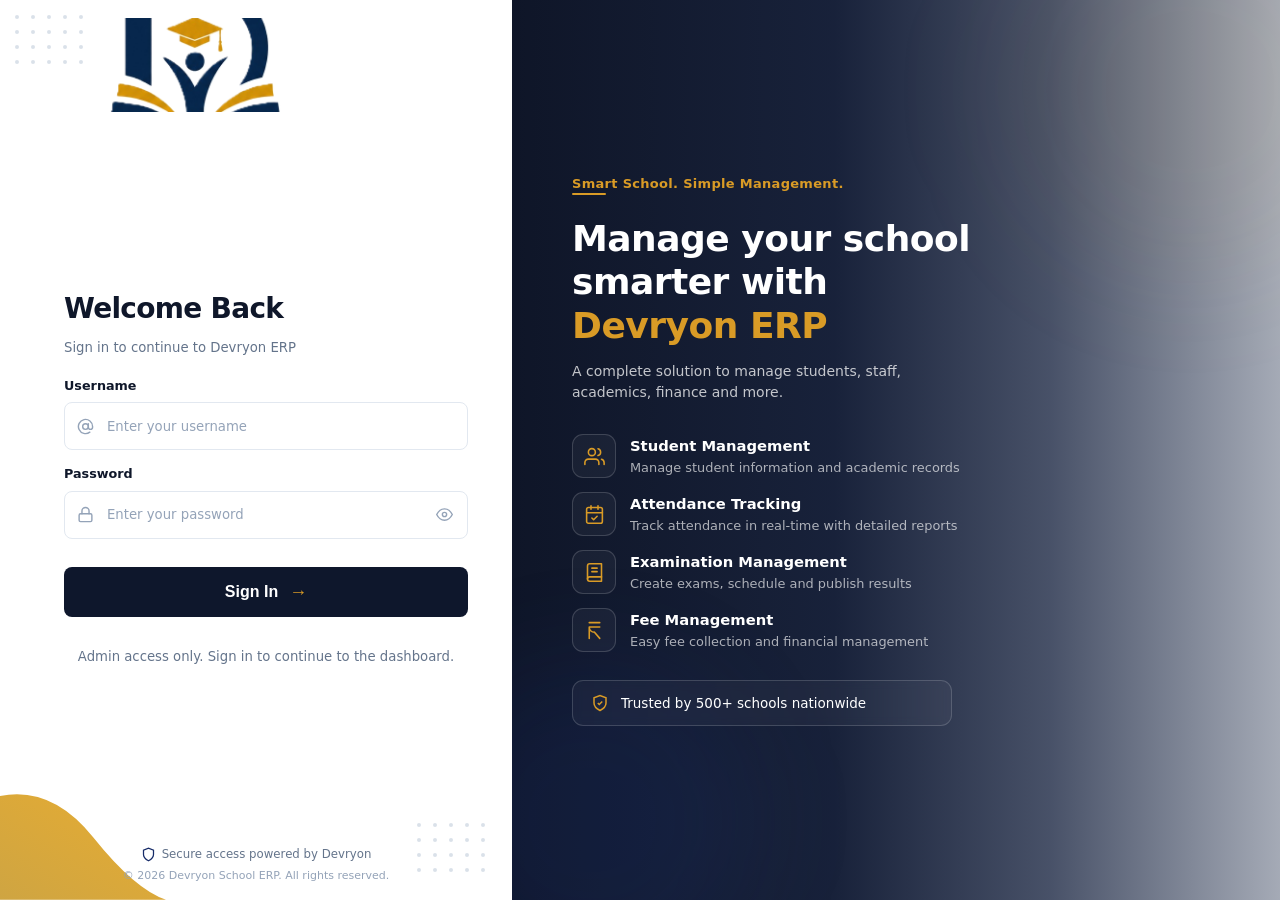
==== pages/auth/index.html @ 73e27949 "Oragnazied the file strtutre" ====
<!DOCTYPE html>
<html lang="en">
<head>
  <meta charset="UTF-8">
  <meta http-equiv="refresh" content="0; url=signin.html">
  <meta name="viewport" content="width=device-width, initial-scale=1.0">
  <title>Redirecting to Sign In</title>
  <link rel="canonical" href="signin.html">
</head>
<body>
  <p>Redirecting to <a href="signin.html">Sign In</a>...</p>
</body>
</html>
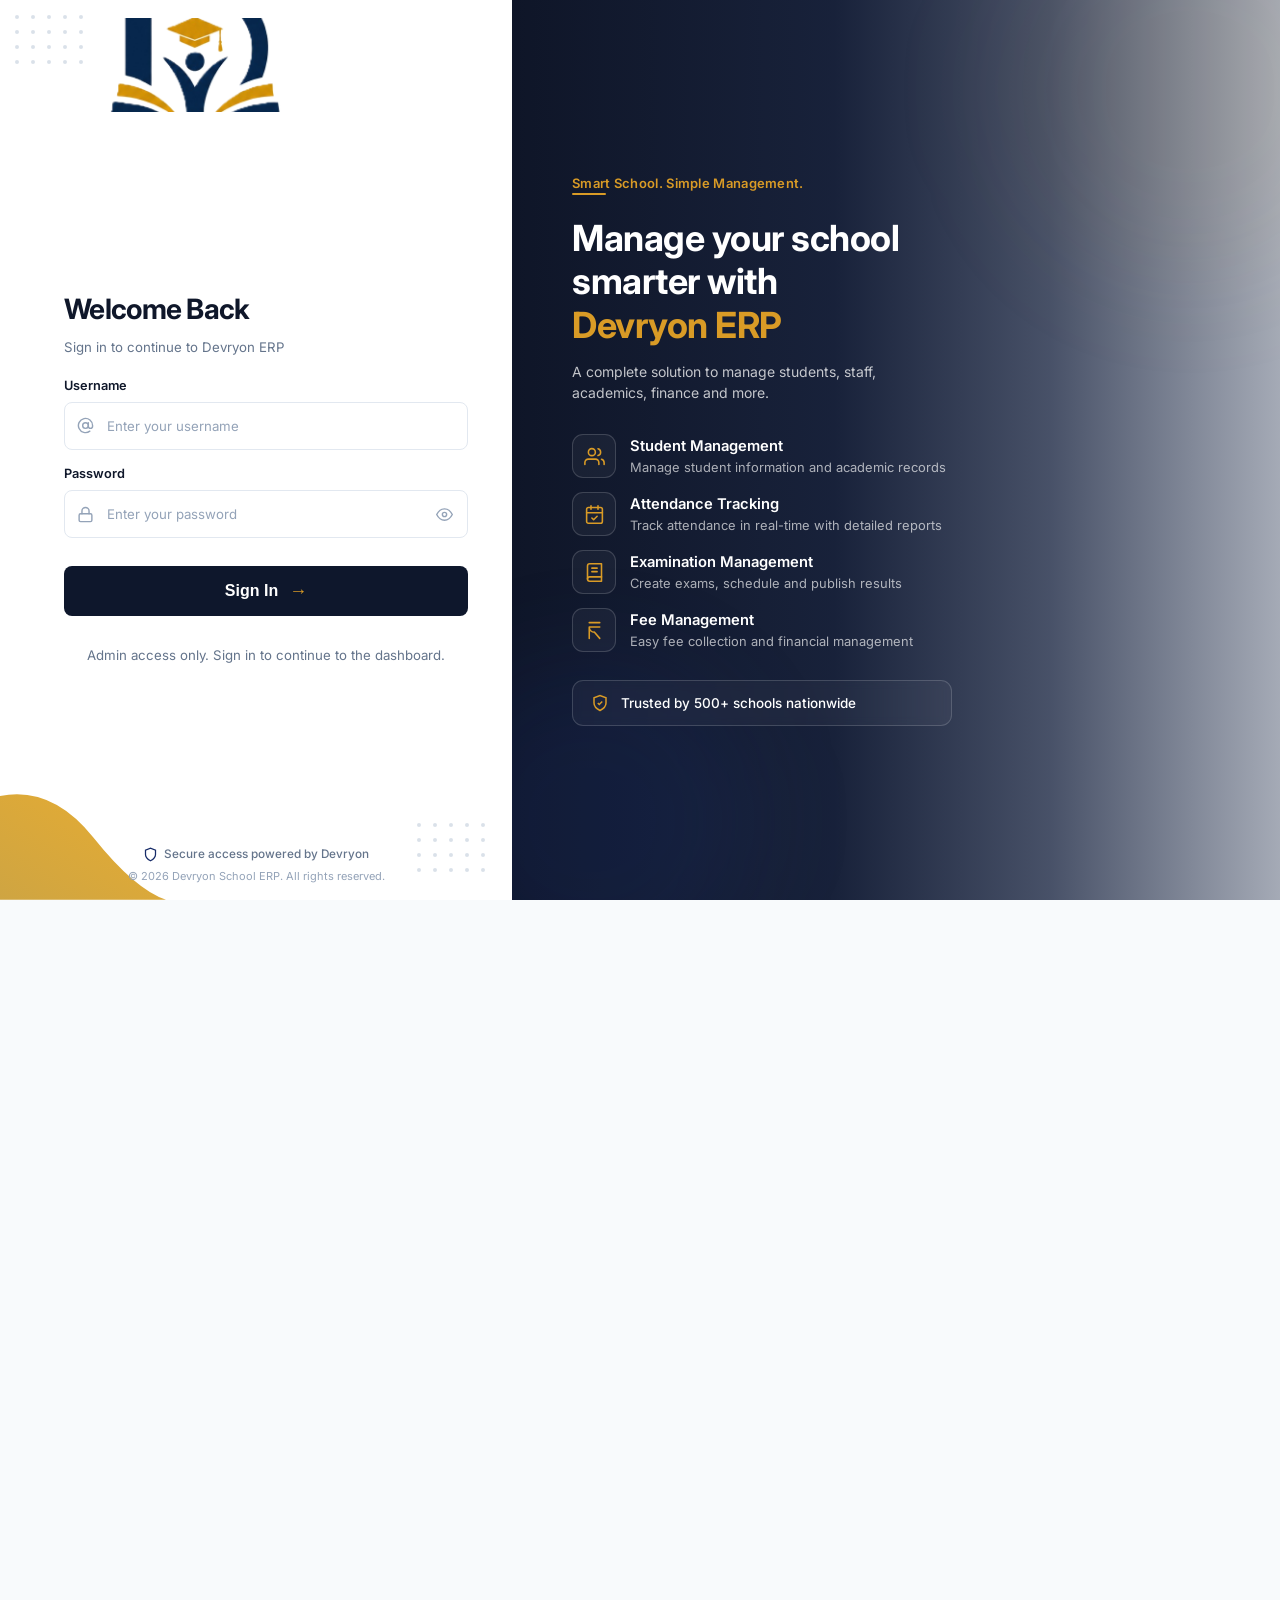
==== commit f4767940: "working on postal part" ====
--- a/pages/auth/index.html
+++ b/pages/auth/index.html
@@ -5,6 +5,7 @@
   <meta http-equiv="refresh" content="0; url=signin.html">
   <meta name="viewport" content="width=device-width, initial-scale=1.0">
   <title>Redirecting to Sign In</title>
+  <link rel="icon" type="image/png" href="../../assets/images/front-office/logo.png">
   <link rel="canonical" href="signin.html">
 </head>
 <body>
